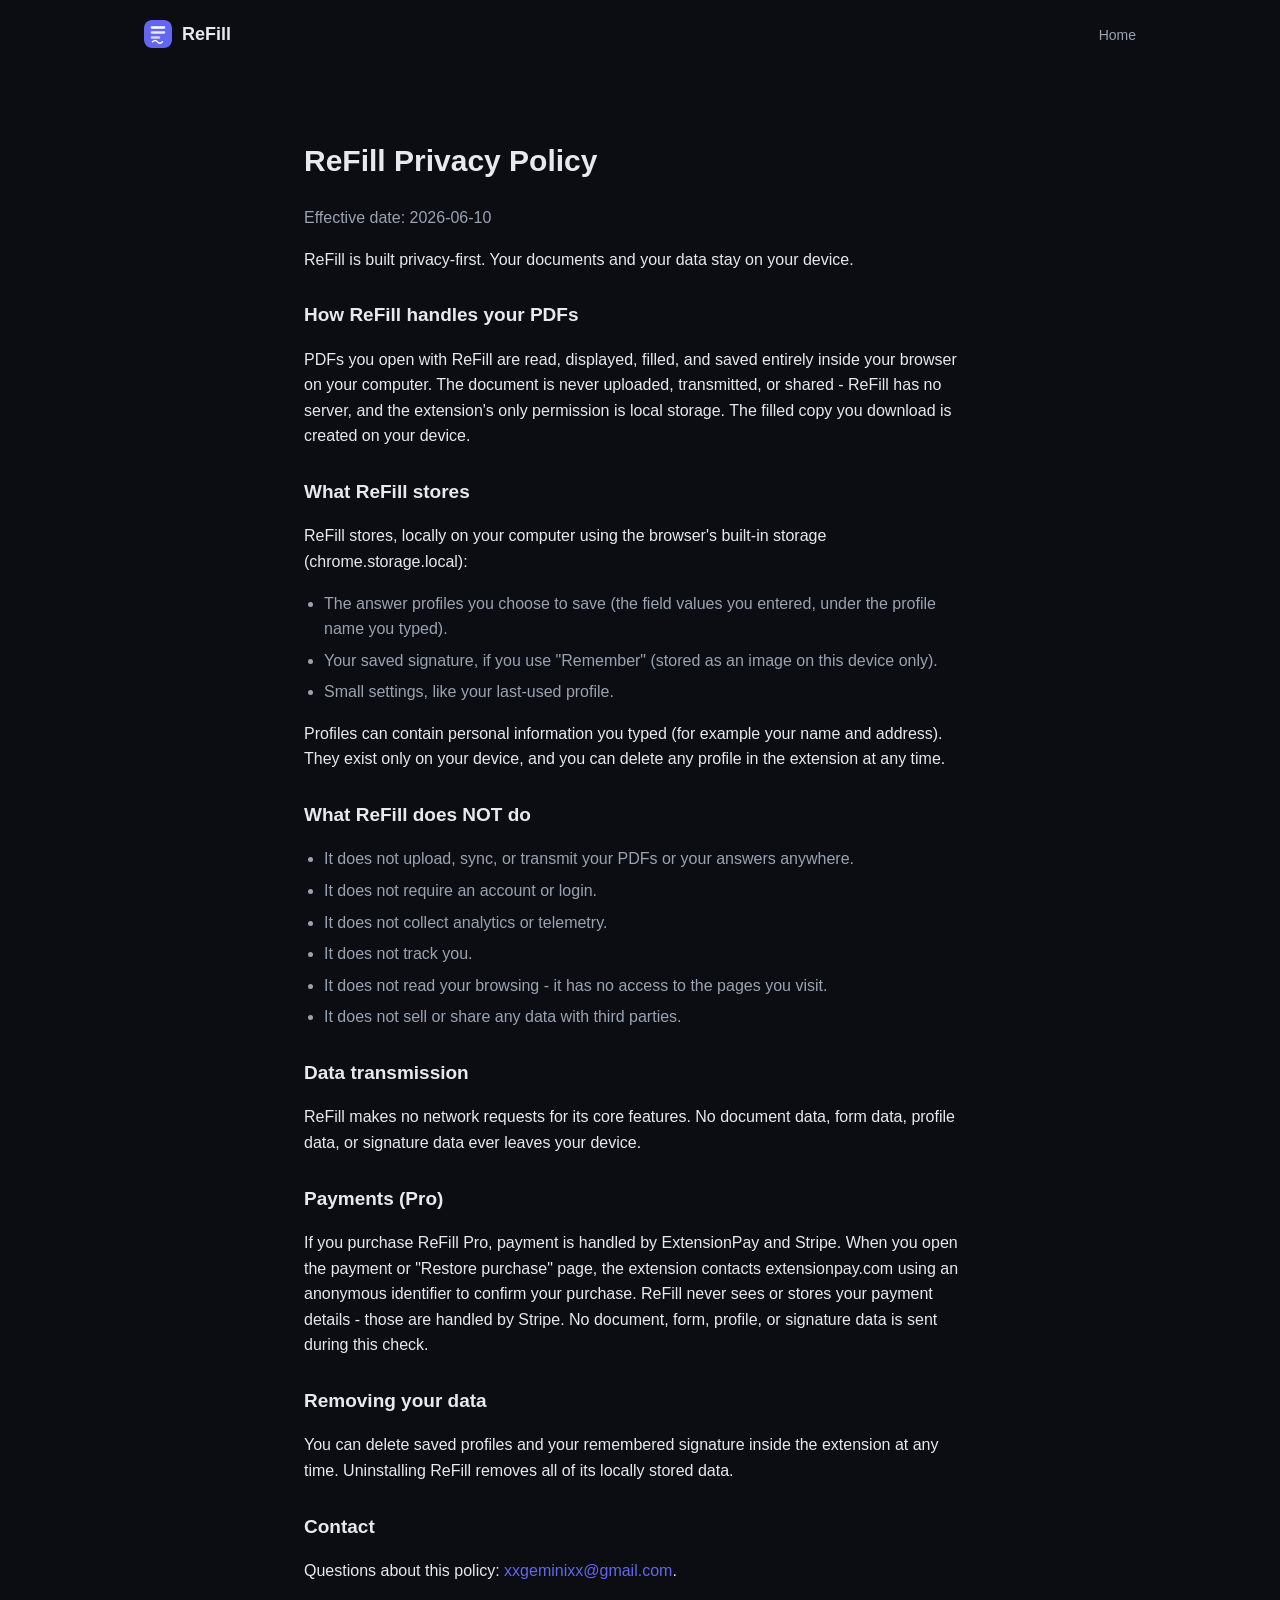
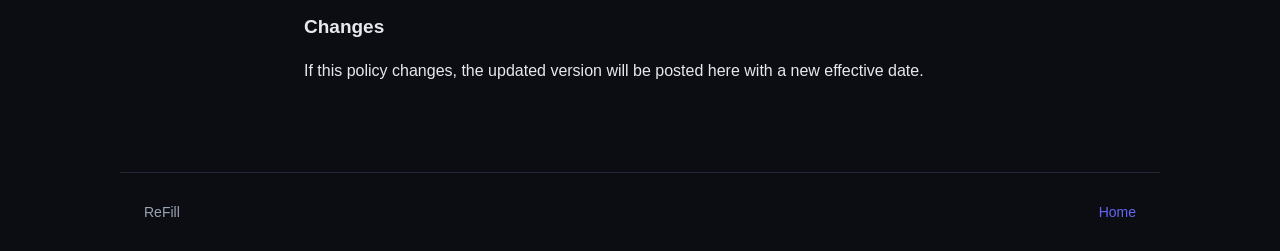
==== privacy-policy.html @ 0b58c6e5 "ReFill marketing site + privacy policy Co-Authored-By: Claude Fable 5 <noreply@anthropic.com>" ====
<!DOCTYPE html>
<html lang="en">
<head>
  <meta charset="UTF-8" />
  <meta name="viewport" content="width=device-width, initial-scale=1.0" />
  <title>ReFill Privacy Policy</title>
  <link rel="icon" type="image/png" href="icon.png" />
  <link rel="stylesheet" href="style.css" />
  <style>
    .doc { max-width: 720px; margin: 0 auto; padding: 48px 24px 72px; }
    .doc h1 { font-size: 30px; }
    .doc h2 { font-size: 19px; margin-top: 28px; }
    .doc .date { color: var(--muted); }
    .doc ul { padding-left: 20px; }
    .doc li { color: var(--muted); margin: 6px 0; }
  </style>
</head>
<body>
  <header class="nav">
    <div class="brand">
      <svg class="logo" width="28" height="28" viewBox="0 0 100 100" aria-hidden="true">
        <rect width="100" height="100" rx="22" fill="#6366f1"/>
        <rect x="24" y="22" width="52" height="9" rx="4" fill="#fff"/>
        <rect x="24" y="40" width="52" height="9" rx="4" fill="#fff" opacity="0.85"/>
        <rect x="24" y="58" width="34" height="9" rx="4" fill="#fff" opacity="0.7"/>
        <path d="M30 78 q10 -10 18 0 t18 0" stroke="#fff" stroke-width="5" fill="none" stroke-linecap="round"/>
      </svg>
      <a href="index.html" style="color:inherit;">ReFill</a>
    </div>
    <nav class="links"><a href="index.html">Home</a></nav>
  </header>

  <main class="doc">
    <h1>ReFill Privacy Policy</h1>
    <p class="date">Effective date: 2026-06-10</p>

    <p>ReFill is built privacy-first. Your documents and your data stay on your device.</p>

    <h2>How ReFill handles your PDFs</h2>
    <p>PDFs you open with ReFill are read, displayed, filled, and saved entirely inside your browser on your computer. The document is never uploaded, transmitted, or shared - ReFill has no server, and the extension's only permission is local storage. The filled copy you download is created on your device.</p>

    <h2>What ReFill stores</h2>
    <p>ReFill stores, locally on your computer using the browser's built-in storage (chrome.storage.local):</p>
    <ul>
      <li>The answer profiles you choose to save (the field values you entered, under the profile name you typed).</li>
      <li>Your saved signature, if you use "Remember" (stored as an image on this device only).</li>
      <li>Small settings, like your last-used profile.</li>
    </ul>
    <p>Profiles can contain personal information you typed (for example your name and address). They exist only on your device, and you can delete any profile in the extension at any time.</p>

    <h2>What ReFill does NOT do</h2>
    <ul>
      <li>It does not upload, sync, or transmit your PDFs or your answers anywhere.</li>
      <li>It does not require an account or login.</li>
      <li>It does not collect analytics or telemetry.</li>
      <li>It does not track you.</li>
      <li>It does not read your browsing - it has no access to the pages you visit.</li>
      <li>It does not sell or share any data with third parties.</li>
    </ul>

    <h2>Data transmission</h2>
    <p>ReFill makes no network requests for its core features. No document data, form data, profile data, or signature data ever leaves your device.</p>

    <h2>Payments (Pro)</h2>
    <p>If you purchase ReFill Pro, payment is handled by ExtensionPay and Stripe. When you open the payment or "Restore purchase" page, the extension contacts extensionpay.com using an anonymous identifier to confirm your purchase. ReFill never sees or stores your payment details - those are handled by Stripe. No document, form, profile, or signature data is sent during this check.</p>

    <h2>Removing your data</h2>
    <p>You can delete saved profiles and your remembered signature inside the extension at any time. Uninstalling ReFill removes all of its locally stored data.</p>

    <h2>Contact</h2>
    <p>Questions about this policy: <a href="mailto:xxgeminixx@gmail.com">xxgeminixx@gmail.com</a>.</p>

    <h2>Changes</h2>
    <p>If this policy changes, the updated version will be posted here with a new effective date.</p>
  </main>

  <footer>
    <span>ReFill</span>
    <a href="index.html">Home</a>
  </footer>
</body>
</html>
---- style.css ----
:root {
  --accent: #6366f1;
  --accent-2: #4f46e5;
  --bg: #0b0d12;
  --surface: #141821;
  --text: #e7e9ee;
  --muted: #9aa3b2;
  --border: #232836;
}
* { box-sizing: border-box; }
html { scroll-behavior: smooth; }
body {
  margin: 0;
  background: var(--bg);
  color: var(--text);
  font-family: -apple-system, BlinkMacSystemFont, "Segoe UI", Roboto, Helvetica, Arial, sans-serif;
  line-height: 1.6;
}
a { color: var(--accent); text-decoration: none; }
a:hover { text-decoration: underline; }

.nav {
  display: flex; align-items: center; justify-content: space-between;
  max-width: 1040px; margin: 0 auto; padding: 20px 24px;
}
.brand { display: flex; align-items: center; gap: 10px; font-weight: 800; font-size: 18px; }
.brand .logo { border-radius: 8px; }
.links a { color: var(--muted); margin-left: 22px; font-size: 14px; }
.links a:hover { color: var(--text); text-decoration: none; }

main { max-width: 1040px; margin: 0 auto; padding: 0 24px; }

.hero { text-align: center; padding: 72px 0 56px; }
.hero h1 { font-size: clamp(34px, 6vw, 56px); line-height: 1.1; margin: 0 0 18px; letter-spacing: -1px; }
.lede { font-size: 19px; color: var(--muted); max-width: 660px; margin: 0 auto 28px; }
.lede strong { color: var(--text); }
.cta {
  display: inline-block; background: linear-gradient(180deg, var(--accent), var(--accent-2));
  color: #fff; font-weight: 700; padding: 14px 28px; border-radius: 12px; font-size: 16px;
  box-shadow: 0 8px 24px rgba(79,70,229,0.35);
}
.cta:hover { text-decoration: none; filter: brightness(1.07); }
.micro { color: var(--muted); font-size: 13px; margin-top: 14px; }

.features {
  display: grid; grid-template-columns: repeat(auto-fit, minmax(280px, 1fr));
  gap: 18px; padding: 24px 0 56px;
}
.card { background: var(--surface); border: 1px solid var(--border); border-radius: 14px; padding: 22px; }
.card h3 { margin: 0 0 8px; font-size: 17px; }
.card p { margin: 0; color: var(--muted); font-size: 15px; }

.band { text-align: center; padding: 56px 0; border-top: 1px solid var(--border); }
.band.alt { border-top: 1px solid var(--border); }
.band h2 { font-size: 28px; margin: 0 0 12px; }
.band p { color: var(--muted); max-width: 640px; margin: 0 auto; }

footer {
  display: flex; align-items: center; justify-content: space-between;
  max-width: 1040px; margin: 0 auto; padding: 28px 24px; color: var(--muted);
  font-size: 14px; border-top: 1px solid var(--border);
}
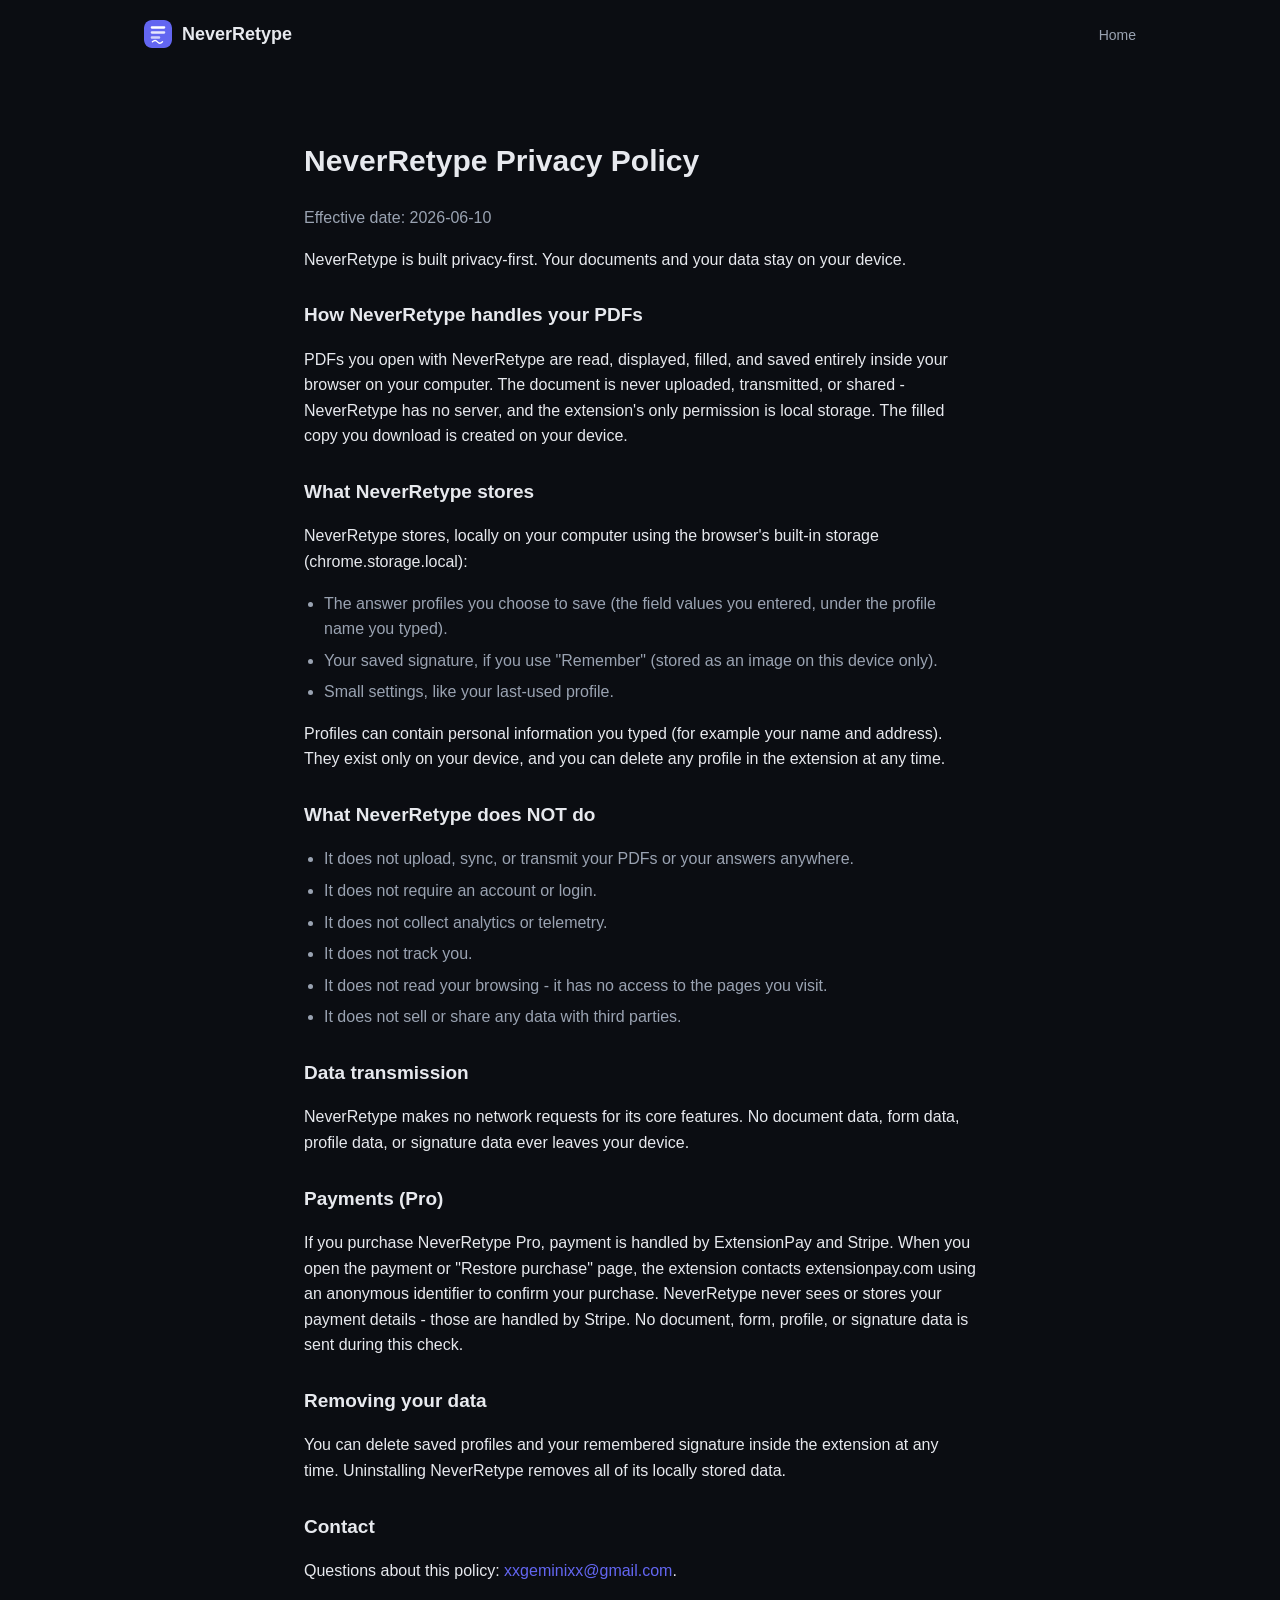
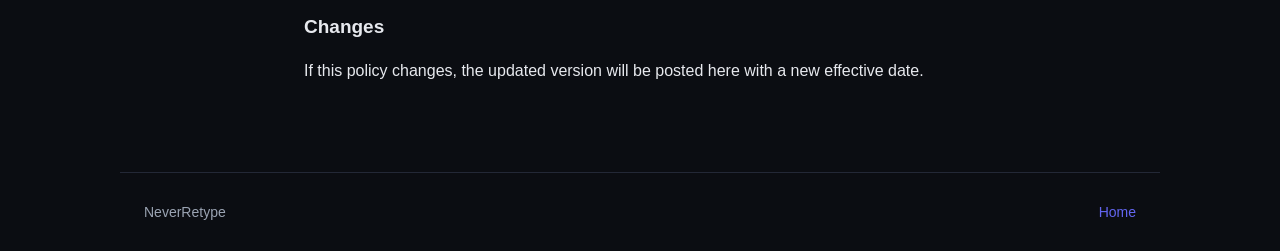
==== commit 815ecd0d: "Rebrand to NeverRetype: name, new icon, 30-day-trial pricing copy Co-Authored-By: Claude Fable 5 <no" ====
--- a/privacy-policy.html
+++ b/privacy-policy.html
@@ -3,7 +3,7 @@
 <head>
   <meta charset="UTF-8" />
   <meta name="viewport" content="width=device-width, initial-scale=1.0" />
-  <title>ReFill Privacy Policy</title>
+  <title>NeverRetype Privacy Policy</title>
   <link rel="icon" type="image/png" href="icon.png" />
   <link rel="stylesheet" href="style.css" />
   <style>
@@ -25,22 +25,22 @@
         <rect x="24" y="58" width="34" height="9" rx="4" fill="#fff" opacity="0.7"/>
         <path d="M30 78 q10 -10 18 0 t18 0" stroke="#fff" stroke-width="5" fill="none" stroke-linecap="round"/>
       </svg>
-      <a href="index.html" style="color:inherit;">ReFill</a>
+      <a href="index.html" style="color:inherit;">NeverRetype</a>
     </div>
     <nav class="links"><a href="index.html">Home</a></nav>
   </header>
 
   <main class="doc">
-    <h1>ReFill Privacy Policy</h1>
+    <h1>NeverRetype Privacy Policy</h1>
     <p class="date">Effective date: 2026-06-10</p>
 
-    <p>ReFill is built privacy-first. Your documents and your data stay on your device.</p>
+    <p>NeverRetype is built privacy-first. Your documents and your data stay on your device.</p>
 
-    <h2>How ReFill handles your PDFs</h2>
-    <p>PDFs you open with ReFill are read, displayed, filled, and saved entirely inside your browser on your computer. The document is never uploaded, transmitted, or shared - ReFill has no server, and the extension's only permission is local storage. The filled copy you download is created on your device.</p>
+    <h2>How NeverRetype handles your PDFs</h2>
+    <p>PDFs you open with NeverRetype are read, displayed, filled, and saved entirely inside your browser on your computer. The document is never uploaded, transmitted, or shared - NeverRetype has no server, and the extension's only permission is local storage. The filled copy you download is created on your device.</p>
 
-    <h2>What ReFill stores</h2>
-    <p>ReFill stores, locally on your computer using the browser's built-in storage (chrome.storage.local):</p>
+    <h2>What NeverRetype stores</h2>
+    <p>NeverRetype stores, locally on your computer using the browser's built-in storage (chrome.storage.local):</p>
     <ul>
       <li>The answer profiles you choose to save (the field values you entered, under the profile name you typed).</li>
       <li>Your saved signature, if you use "Remember" (stored as an image on this device only).</li>
@@ -48,7 +48,7 @@
     </ul>
     <p>Profiles can contain personal information you typed (for example your name and address). They exist only on your device, and you can delete any profile in the extension at any time.</p>
 
-    <h2>What ReFill does NOT do</h2>
+    <h2>What NeverRetype does NOT do</h2>
     <ul>
       <li>It does not upload, sync, or transmit your PDFs or your answers anywhere.</li>
       <li>It does not require an account or login.</li>
@@ -59,13 +59,13 @@
     </ul>
 
     <h2>Data transmission</h2>
-    <p>ReFill makes no network requests for its core features. No document data, form data, profile data, or signature data ever leaves your device.</p>
+    <p>NeverRetype makes no network requests for its core features. No document data, form data, profile data, or signature data ever leaves your device.</p>
 
     <h2>Payments (Pro)</h2>
-    <p>If you purchase ReFill Pro, payment is handled by ExtensionPay and Stripe. When you open the payment or "Restore purchase" page, the extension contacts extensionpay.com using an anonymous identifier to confirm your purchase. ReFill never sees or stores your payment details - those are handled by Stripe. No document, form, profile, or signature data is sent during this check.</p>
+    <p>If you purchase NeverRetype Pro, payment is handled by ExtensionPay and Stripe. When you open the payment or "Restore purchase" page, the extension contacts extensionpay.com using an anonymous identifier to confirm your purchase. NeverRetype never sees or stores your payment details - those are handled by Stripe. No document, form, profile, or signature data is sent during this check.</p>
 
     <h2>Removing your data</h2>
-    <p>You can delete saved profiles and your remembered signature inside the extension at any time. Uninstalling ReFill removes all of its locally stored data.</p>
+    <p>You can delete saved profiles and your remembered signature inside the extension at any time. Uninstalling NeverRetype removes all of its locally stored data.</p>
 
     <h2>Contact</h2>
     <p>Questions about this policy: <a href="mailto:xxgeminixx@gmail.com">xxgeminixx@gmail.com</a>.</p>
@@ -75,7 +75,7 @@
   </main>
 
   <footer>
-    <span>ReFill</span>
+    <span>NeverRetype</span>
     <a href="index.html">Home</a>
   </footer>
 </body>
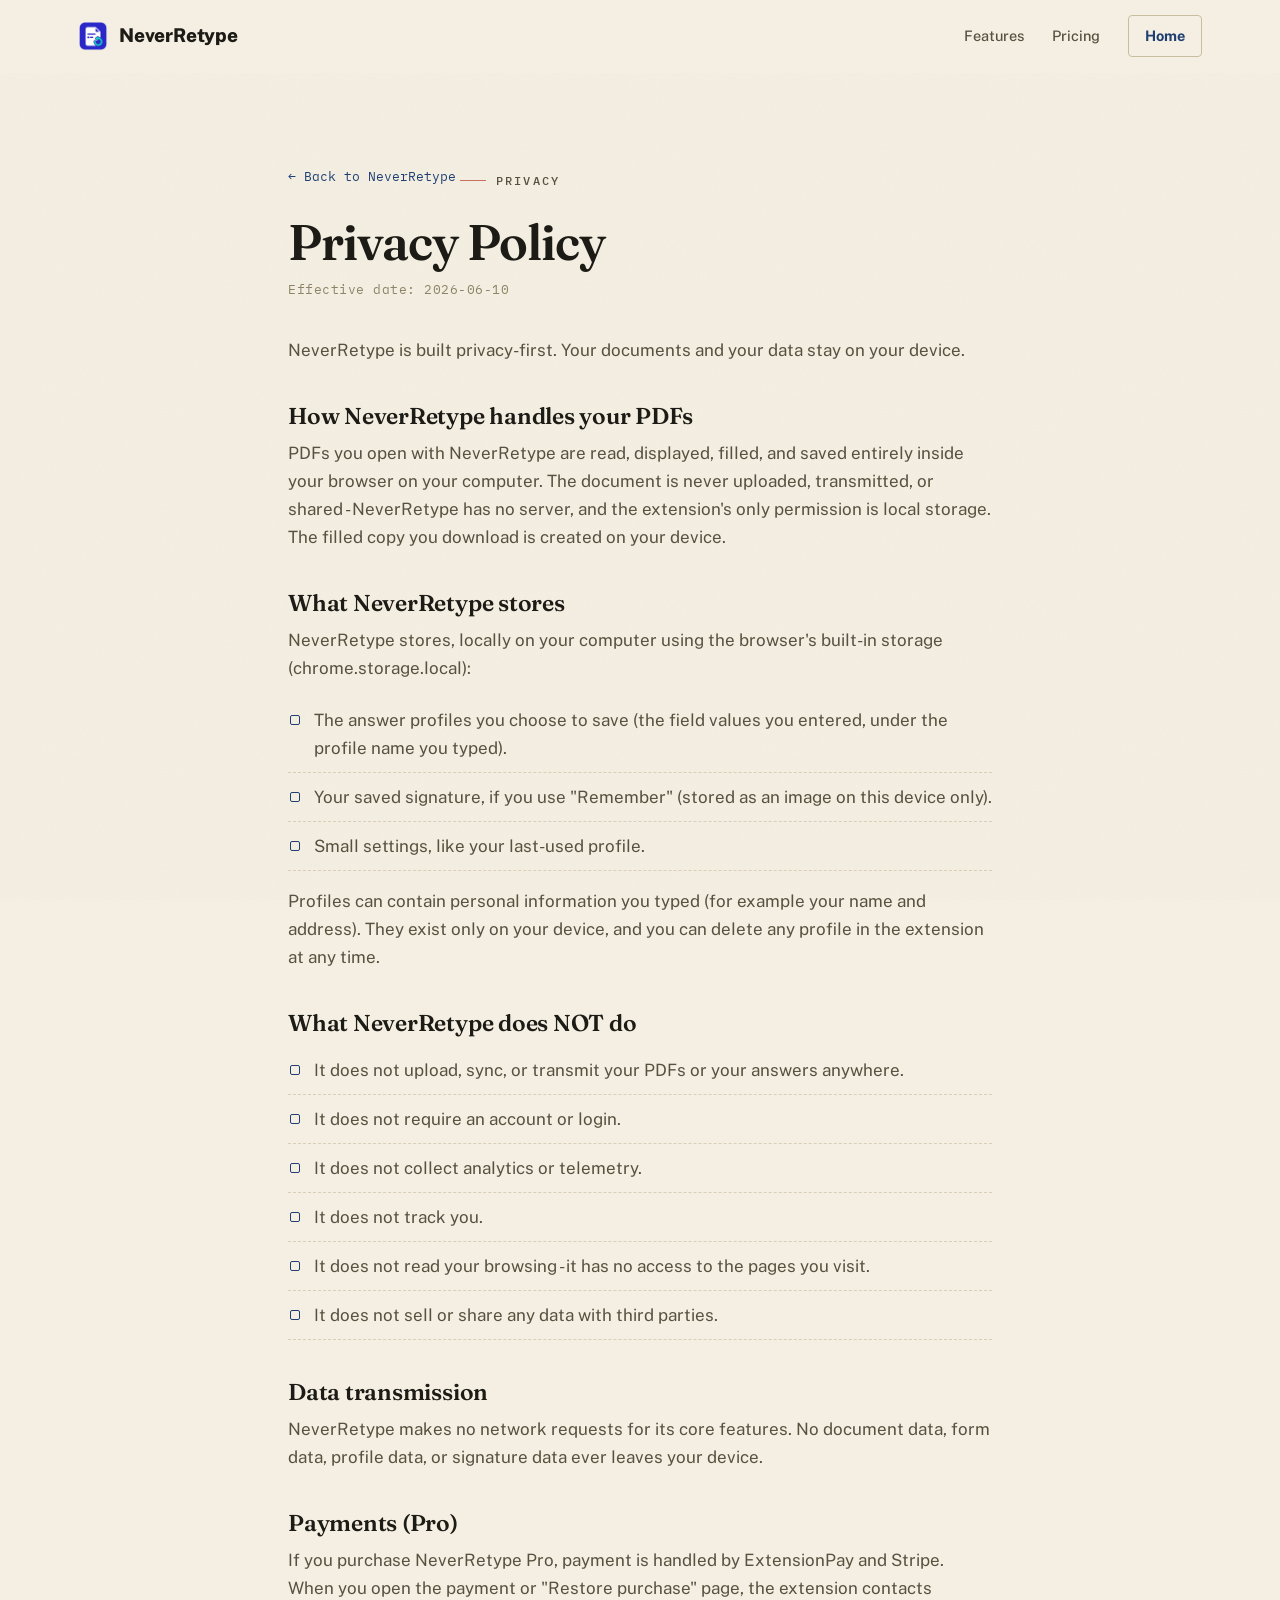
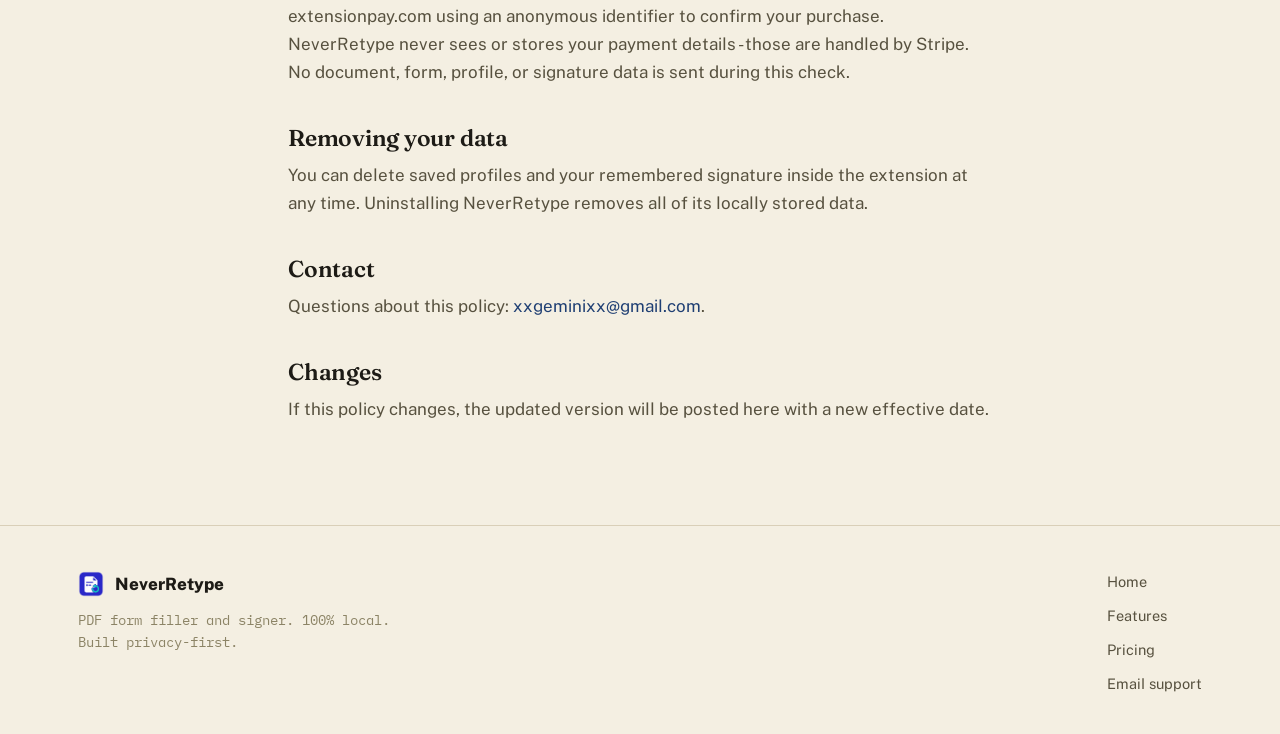
==== commit fb1298bf: "Redesign marketing site with editorial layout and expanded sections New ink-on-paper visual identity" ====
--- a/privacy-policy.html
+++ b/privacy-policy.html
@@ -4,34 +4,35 @@
   <meta charset="UTF-8" />
   <meta name="viewport" content="width=device-width, initial-scale=1.0" />
   <title>NeverRetype Privacy Policy</title>
+  <meta name="description" content="NeverRetype is built privacy-first. Your documents and your data stay on your device - no upload, no account, no tracking." />
+  <meta name="color-scheme" content="light" />
+  <meta name="theme-color" content="#f4efe2" />
   <link rel="icon" type="image/png" href="icon.png" />
+  <link rel="apple-touch-icon" href="icon.png" />
+  <link rel="preconnect" href="https://fonts.googleapis.com" />
+  <link rel="preconnect" href="https://fonts.gstatic.com" crossorigin />
+  <link href="https://fonts.googleapis.com/css2?family=Fraunces:ital,opsz,wght@0,9..144,400;0,9..144,500;0,9..144,600;0,9..144,900;1,9..144,500&family=IBM+Plex+Mono:wght@400;500;600&family=Public+Sans:wght@400;500;600;700&display=swap" rel="stylesheet" />
   <link rel="stylesheet" href="style.css" />
-  <style>
-    .doc { max-width: 720px; margin: 0 auto; padding: 48px 24px 72px; }
-    .doc h1 { font-size: 30px; }
-    .doc h2 { font-size: 19px; margin-top: 28px; }
-    .doc .date { color: var(--muted); }
-    .doc ul { padding-left: 20px; }
-    .doc li { color: var(--muted); margin: 6px 0; }
-  </style>
 </head>
 <body>
   <header class="nav">
-    <div class="brand">
-      <svg class="logo" width="28" height="28" viewBox="0 0 100 100" aria-hidden="true">
-        <rect width="100" height="100" rx="22" fill="#6366f1"/>
-        <rect x="24" y="22" width="52" height="9" rx="4" fill="#fff"/>
-        <rect x="24" y="40" width="52" height="9" rx="4" fill="#fff" opacity="0.85"/>
-        <rect x="24" y="58" width="34" height="9" rx="4" fill="#fff" opacity="0.7"/>
-        <path d="M30 78 q10 -10 18 0 t18 0" stroke="#fff" stroke-width="5" fill="none" stroke-linecap="round"/>
-      </svg>
-      <a href="index.html" style="color:inherit;">NeverRetype</a>
+    <div class="wrap">
+      <a class="brand" href="index.html" aria-label="NeverRetype home">
+        <img class="mark" src="icon.png" width="30" height="30" alt="" />
+        <span>NeverRetype</span>
+      </a>
+      <nav class="nav-links" aria-label="Primary">
+        <a href="index.html#features">Features</a>
+        <a href="index.html#pricing">Pricing</a>
+        <a class="nav-cta" href="index.html">Home</a>
+      </nav>
     </div>
-    <nav class="links"><a href="index.html">Home</a></nav>
   </header>
 
   <main class="doc">
-    <h1>NeverRetype Privacy Policy</h1>
+    <a class="back" href="index.html">&larr; Back to NeverRetype</a>
+    <p class="eyebrow">Privacy</p>
+    <h1>Privacy Policy</h1>
     <p class="date">Effective date: 2026-06-10</p>
 
     <p>NeverRetype is built privacy-first. Your documents and your data stay on your device.</p>
@@ -75,8 +76,21 @@
   </main>
 
   <footer>
-    <span>NeverRetype</span>
-    <a href="index.html">Home</a>
+    <div class="wrap">
+      <div>
+        <div class="f-brand">
+          <img class="mark" src="icon.png" width="26" height="26" alt="" />
+          <span>NeverRetype</span>
+        </div>
+        <p class="f-tag">PDF form filler and signer. 100% local. Built privacy-first.</p>
+      </div>
+      <nav class="f-links" aria-label="Footer">
+        <a href="index.html">Home</a>
+        <a href="index.html#features">Features</a>
+        <a href="index.html#pricing">Pricing</a>
+        <a href="mailto:xxgeminixx+neverretype@gmail.com">Email support</a>
+      </nav>
+    </div>
   </footer>
 </body>
 </html>
--- a/style.css
+++ b/style.css
@@ -1,62 +1,477 @@
+/* ============================================================
+   NeverRetype - document-grade editorial design system
+   Ink on warm paper. Forms, signatures, ledgers.
+   ============================================================ */
+
 :root {
-  --accent: #6366f1;
-  --accent-2: #4f46e5;
-  --bg: #0b0d12;
-  --surface: #141821;
-  --text: #e7e9ee;
-  --muted: #9aa3b2;
-  --border: #232836;
-}
+  /* paper + ink */
+  --paper:      #f4efe2;   /* warm cream base */
+  --paper-2:    #fbf8f0;   /* a fresh sheet, raised surfaces */
+  --paper-3:    #efe8d7;   /* sunk panels / alt bands */
+  --ink:        #1d1b16;   /* warm near-black */
+  --ink-2:      #57513f;   /* muted body */
+  --ink-3:      #8c8466;   /* faint captions */
+  --line:       #d9cfb8;   /* ruled lines, borders */
+  --line-2:     #c8bda1;   /* stronger rule */
+
+  /* accents */
+  --blue:       #1f3f73;   /* fountain-pen ink, primary */
+  --blue-2:     #16305a;   /* darker ink, hover */
+  --blue-soft:  #e4e9f1;   /* ink wash fill */
+  --stamp:      #bb3b27;   /* approval-stamp / red-pen, sparing */
+  --stamp-2:    #9a2f1e;
+  --stamp-soft: #f3e2dc;
+
+  /* type */
+  --display: "Fraunces", Georgia, "Times New Roman", serif;
+  --sans:    "Public Sans", system-ui, -apple-system, "Segoe UI", sans-serif;
+  --mono:    "IBM Plex Mono", ui-monospace, "SF Mono", Menlo, monospace;
+
+  --maxw: 1180px;
+  --radius: 4px;          /* paper is square-ish; keep corners crisp */
+  --shadow: 0 1px 2px rgba(29,27,22,.06), 0 18px 40px -22px rgba(29,27,22,.45);
+  --shadow-lift: 0 2px 4px rgba(29,27,22,.08), 0 30px 60px -28px rgba(29,27,22,.5);
+}
+
 * { box-sizing: border-box; }
-html { scroll-behavior: smooth; }
+
+html { scroll-behavior: smooth; -webkit-text-size-adjust: 100%; }
+
 body {
   margin: 0;
-  background: var(--bg);
-  color: var(--text);
-  font-family: -apple-system, BlinkMacSystemFont, "Segoe UI", Roboto, Helvetica, Arial, sans-serif;
-  line-height: 1.6;
-}
-a { color: var(--accent); text-decoration: none; }
-a:hover { text-decoration: underline; }
+  background-color: var(--paper);
+  color: var(--ink);
+  font-family: var(--sans);
+  font-size: 17px;
+  line-height: 1.65;
+  font-feature-settings: "ss01";
+  -webkit-font-smoothing: antialiased;
+  text-rendering: optimizeLegibility;
+  overflow-x: hidden;
+}
+
+/* paper grain - inline noise, no network request */
+body::before {
+  content: "";
+  position: fixed;
+  inset: 0;
+  z-index: 0;
+  pointer-events: none;
+  opacity: .045;
+  mix-blend-mode: multiply;
+  background-image: url("data:image/svg+xml,%3Csvg xmlns='http://www.w3.org/2000/svg' width='180' height='180'%3E%3Cfilter id='n'%3E%3CfeTurbulence type='fractalNoise' baseFrequency='0.82' numOctaves='2' stitchTiles='stitch'/%3E%3C/filter%3E%3Crect width='100%25' height='100%25' filter='url(%23n)'/%3E%3C/svg%3E");
+}
+body > * { position: relative; z-index: 1; }
+
+a { color: var(--blue); text-decoration: none; }
+a:hover { color: var(--blue-2); text-decoration: underline; text-underline-offset: 3px; }
+
+img { max-width: 100%; display: block; }
+
+h1, h2, h3 {
+  font-family: var(--display);
+  font-weight: 600;
+  font-optical-sizing: auto;
+  line-height: 1.08;
+  letter-spacing: -.01em;
+  margin: 0;
+  color: var(--ink);
+}
+
+/* ---- shared bits -------------------------------------------------- */
+
+.wrap { max-width: var(--maxw); margin: 0 auto; padding: 0 28px; }
+
+.eyebrow {
+  font-family: var(--mono);
+  font-size: 12px;
+  font-weight: 500;
+  letter-spacing: .18em;
+  text-transform: uppercase;
+  color: var(--stamp);
+  display: inline-flex;
+  align-items: center;
+  gap: 10px;
+  margin: 0 0 22px;
+}
+.eyebrow::before {
+  content: "";
+  width: 26px;
+  height: 1px;
+  background: var(--stamp);
+  opacity: .7;
+}
+
+.lede { font-size: clamp(17px, 2vw, 20px); color: var(--ink-2); }
+
+.micro { font-family: var(--mono); font-size: 12.5px; color: var(--ink-3); letter-spacing: .01em; }
+
+/* buttons - solid letterpress ink, crisp */
+.btn {
+  display: inline-flex; align-items: center; gap: 9px;
+  font-family: var(--sans); font-weight: 700; font-size: 15.5px;
+  padding: 14px 26px; border-radius: var(--radius);
+  border: 1px solid var(--blue-2);
+  background: var(--blue); color: #fdfbf5;
+  box-shadow: 0 1px 0 rgba(255,255,255,.18) inset, 0 10px 22px -12px rgba(31,63,115,.8);
+  transition: transform .18s ease, background .18s ease, box-shadow .18s ease;
+  cursor: pointer;
+}
+.btn:hover { background: var(--blue-2); color: #fff; text-decoration: none; transform: translateY(-2px); box-shadow: 0 1px 0 rgba(255,255,255,.18) inset, 0 16px 30px -14px rgba(31,63,115,.9); }
+.btn:active { transform: translateY(0); }
+.btn svg { width: 18px; height: 18px; }
+
+.btn.ghost {
+  background: transparent; color: var(--ink);
+  border: 1px solid var(--line-2);
+  box-shadow: none;
+}
+.btn.ghost:hover { background: var(--paper-2); border-color: var(--ink-3); color: var(--ink); transform: translateY(-2px); }
+
+/* ---- nav ----------------------------------------------------------- */
 
 .nav {
-  display: flex; align-items: center; justify-content: space-between;
-  max-width: 1040px; margin: 0 auto; padding: 20px 24px;
-}
-.brand { display: flex; align-items: center; gap: 10px; font-weight: 800; font-size: 18px; }
-.brand .logo { border-radius: 8px; }
-.links a { color: var(--muted); margin-left: 22px; font-size: 14px; }
-.links a:hover { color: var(--text); text-decoration: none; }
-
-main { max-width: 1040px; margin: 0 auto; padding: 0 24px; }
-
-.hero { text-align: center; padding: 72px 0 56px; }
-.hero h1 { font-size: clamp(34px, 6vw, 56px); line-height: 1.1; margin: 0 0 18px; letter-spacing: -1px; }
-.lede { font-size: 19px; color: var(--muted); max-width: 660px; margin: 0 auto 28px; }
-.lede strong { color: var(--text); }
-.cta {
-  display: inline-block; background: linear-gradient(180deg, var(--accent), var(--accent-2));
-  color: #fff; font-weight: 700; padding: 14px 28px; border-radius: 12px; font-size: 16px;
-  box-shadow: 0 8px 24px rgba(79,70,229,0.35);
-}
-.cta:hover { text-decoration: none; filter: brightness(1.07); }
-.micro { color: var(--muted); font-size: 13px; margin-top: 14px; }
-
-.features {
-  display: grid; grid-template-columns: repeat(auto-fit, minmax(280px, 1fr));
-  gap: 18px; padding: 24px 0 56px;
-}
-.card { background: var(--surface); border: 1px solid var(--border); border-radius: 14px; padding: 22px; }
-.card h3 { margin: 0 0 8px; font-size: 17px; }
-.card p { margin: 0; color: var(--muted); font-size: 15px; }
-
-.band { text-align: center; padding: 56px 0; border-top: 1px solid var(--border); }
-.band.alt { border-top: 1px solid var(--border); }
-.band h2 { font-size: 28px; margin: 0 0 12px; }
-.band p { color: var(--muted); max-width: 640px; margin: 0 auto; }
-
-footer {
-  display: flex; align-items: center; justify-content: space-between;
-  max-width: 1040px; margin: 0 auto; padding: 28px 24px; color: var(--muted);
-  font-size: 14px; border-top: 1px solid var(--border);
-}
+  position: sticky; top: 0; z-index: 50;
+  background: color-mix(in srgb, var(--paper) 86%, transparent);
+  backdrop-filter: saturate(1.2) blur(10px);
+  border-bottom: 1px solid transparent;
+  transition: border-color .3s ease, box-shadow .3s ease;
+}
+.nav.scrolled { border-bottom-color: var(--line); box-shadow: 0 6px 20px -18px rgba(29,27,22,.6); }
+.nav .wrap { display: flex; align-items: center; justify-content: space-between; padding-top: 15px; padding-bottom: 15px; }
+
+.brand { display: flex; align-items: center; gap: 11px; font-weight: 800; font-size: 19px; letter-spacing: -.01em; color: var(--ink); }
+.brand:hover { text-decoration: none; color: var(--ink); }
+.brand .mark { width: 30px; height: 30px; flex: none; border-radius: 7px; object-fit: contain; }
+
+.nav-links { display: flex; align-items: center; gap: 28px; }
+.nav-links a { color: var(--ink-2); font-size: 14.5px; font-weight: 500; }
+.nav-links a:hover { color: var(--ink); text-decoration: none; }
+.nav-links a.nav-cta {
+  font-family: var(--sans); font-weight: 700; color: var(--blue);
+  border: 1px solid var(--line-2); padding: 8px 16px; border-radius: var(--radius);
+}
+.nav-links a.nav-cta:hover { background: var(--blue); color: #fff; border-color: var(--blue); }
+
+@media (max-width: 760px) {
+  .nav-links a:not(.nav-cta) { display: none; }
+}
+
+/* ---- hero ---------------------------------------------------------- */
+
+.hero { padding: clamp(48px, 8vw, 96px) 0 40px; position: relative; }
+
+/* red ledger margin line down the left of the page content */
+.hero::before {
+  content: "";
+  position: absolute; top: 0; bottom: -40px;
+  left: max(14px, calc((100vw - var(--maxw)) / 2 + 6px));
+  width: 1px; background: var(--stamp); opacity: .28;
+}
+@media (max-width: 700px) { .hero::before { display: none; } }
+
+.hero-grid { display: grid; grid-template-columns: 1.05fr .95fr; gap: 56px; align-items: center; }
+
+.hero h1 {
+  font-size: clamp(40px, 6.4vw, 74px);
+  font-weight: 600;
+  letter-spacing: -.025em;
+  margin: 0 0 22px;
+}
+.hero h1 .u { position: relative; white-space: nowrap; }
+/* hand-drawn underline under the key word */
+.hero h1 .u svg { position: absolute; left: -2%; bottom: -.22em; width: 104%; height: .42em; overflow: visible; }
+.hero h1 .u path { fill: none; stroke: var(--stamp); stroke-width: 5; stroke-linecap: round; }
+
+.hero .lede { max-width: 540px; margin: 0 0 30px; }
+.hero .lede strong { color: var(--ink); font-weight: 600; }
+
+.hero-actions { display: flex; flex-wrap: wrap; gap: 14px; align-items: center; margin-bottom: 22px; }
+
+.hero .price-line { margin: 0 0 18px; color: var(--ink-2); font-size: 14.5px; }
+.hero .price-line b { color: var(--ink); font-weight: 600; }
+
+.trust-row {
+  display: flex; flex-wrap: wrap; gap: 8px 18px;
+  font-family: var(--mono); font-size: 12px; letter-spacing: .04em;
+  color: var(--ink-3); text-transform: uppercase; margin: 0;
+  padding-top: 18px; border-top: 1px dashed var(--line-2); max-width: 540px;
+}
+.trust-row span { display: inline-flex; align-items: center; gap: 7px; }
+.trust-row span::before { content: "+"; color: var(--stamp); font-weight: 600; }
+
+/* signature-line device that sits in the hero right column above the shot */
+.sig-card {
+  background: var(--paper-2);
+  border: 1px solid var(--line);
+  border-radius: var(--radius);
+  box-shadow: var(--shadow);
+  padding: 26px 26px 20px;
+  position: relative;
+  max-width: 460px;
+  margin: 0 auto;
+}
+.sig-card .form-row { margin-bottom: 18px; }
+.sig-card .flabel { font-family: var(--mono); font-size: 11px; letter-spacing: .12em; text-transform: uppercase; color: var(--ink-3); display: block; margin-bottom: 7px; }
+.sig-card .fbox {
+  border: 1px solid var(--line-2); border-radius: 3px; background: #fff;
+  height: 34px; display: flex; align-items: center; padding: 0 11px;
+  font-size: 14px; color: var(--ink); position: relative;
+}
+.sig-card .fbox.filled { background: var(--blue-soft); border-color: #b9c5da; }
+.sig-card .fbox .typed { overflow: hidden; white-space: nowrap; }
+.sig-card .ink-pop { color: var(--blue); font-weight: 600; }
+
+.sig-line { margin-top: 4px; }
+.sig-line .rule { border-bottom: 1.5px solid var(--ink); position: relative; height: 56px; }
+.sig-line .x { position: absolute; left: 0; bottom: 4px; font-family: var(--display); font-size: 22px; color: var(--ink-3); }
+.sig-line svg { position: absolute; left: 30px; bottom: -2px; width: 230px; height: 70px; overflow: visible; }
+.sig-line svg path { fill: none; stroke: var(--blue); stroke-width: 2.4; stroke-linecap: round; stroke-linejoin: round; }
+.sig-line .cap { font-family: var(--mono); font-size: 10.5px; letter-spacing: .12em; text-transform: uppercase; color: var(--ink-3); margin-top: 8px; }
+.sig-stamp {
+  position: absolute; top: -14px; right: -10px;
+  font-family: var(--mono); font-weight: 600; font-size: 11px; letter-spacing: .1em;
+  color: var(--stamp); border: 2px solid var(--stamp); border-radius: 5px;
+  padding: 4px 9px; transform: rotate(7deg); opacity: .9;
+  background: var(--stamp-soft);
+}
+
+/* the big hero screenshot, framed like a sheet on a desk */
+.hero-shot-wrap { margin-top: 56px; position: relative; }
+.paper-frame {
+  background: #fff; padding: 10px; border: 1px solid var(--line);
+  border-radius: var(--radius); box-shadow: var(--shadow-lift);
+  position: relative;
+}
+.paper-frame::after {
+  content: ""; position: absolute; inset: 0; z-index: -1;
+  background: var(--paper-3); border: 1px solid var(--line);
+  border-radius: var(--radius); transform: rotate(-1.1deg) translate(10px, 12px);
+}
+.paper-frame img { border-radius: 2px; width: 100%; }
+
+@media (max-width: 880px) {
+  .hero-grid { grid-template-columns: 1fr; gap: 38px; }
+  .sig-card { max-width: 460px; }
+}
+
+/* ---- section scaffolding ------------------------------------------ */
+
+section { position: relative; }
+.band { padding: clamp(56px, 8vw, 104px) 0; }
+.band.sunk { background: var(--paper-3); border-top: 1px solid var(--line); border-bottom: 1px solid var(--line); }
+.band.ink { background: var(--ink); color: #efe9da; border-top: 1px solid #000; }
+.band.ink h2, .band.ink h3 { color: #fbf8f0; }
+.band.ink .eyebrow { color: #e8a08f; }
+.band.ink .eyebrow::before { background: #e8a08f; }
+
+.section-head { max-width: 640px; margin-bottom: 48px; }
+.section-head.center { margin-left: auto; margin-right: auto; text-align: center; }
+.section-head.center .eyebrow { justify-content: center; }
+.section-head h2 { font-size: clamp(30px, 4.4vw, 46px); font-weight: 600; letter-spacing: -.02em; }
+.section-head p { color: var(--ink-2); font-size: clamp(16px, 2vw, 19px); margin: 16px 0 0; }
+.band.ink .section-head p { color: #c4bca6; }
+
+/* ---- how it works (3 form steps) ---------------------------------- */
+
+.steps { display: grid; grid-template-columns: repeat(3, 1fr); gap: 2px; background: var(--line); border: 1px solid var(--line); border-radius: var(--radius); overflow: hidden; }
+.step { background: var(--paper-2); padding: 34px 30px; }
+.step .num { font-family: var(--display); font-weight: 600; font-size: 52px; color: var(--stamp); line-height: 1; letter-spacing: -.03em; }
+.step .tag { font-family: var(--mono); font-size: 11px; letter-spacing: .14em; text-transform: uppercase; color: var(--ink-3); margin: 14px 0 8px; }
+.step h3 { font-size: 22px; margin-bottom: 8px; }
+.step p { margin: 0; color: var(--ink-2); font-size: 15.5px; }
+@media (max-width: 820px) { .steps { grid-template-columns: 1fr; } }
+
+/* ---- comparison (cloud vs local) ---------------------------------- */
+
+.compare { display: grid; grid-template-columns: 1fr 1fr; gap: 24px; }
+.compare .col {
+  border: 1px solid var(--line-2); border-radius: var(--radius);
+  background: var(--paper-2); overflow: hidden;
+}
+.compare .col.them { background: var(--paper); }
+.compare .col.us { border-color: var(--blue); box-shadow: var(--shadow); }
+.compare .col h3 {
+  font-family: var(--mono); font-weight: 600; font-size: 13px; letter-spacing: .1em; text-transform: uppercase;
+  padding: 16px 22px; margin: 0; border-bottom: 1px solid var(--line);
+}
+.compare .col.them h3 { color: var(--ink-3); }
+.compare .col.us h3 { color: var(--blue); background: var(--blue-soft); border-bottom-color: #b9c5da; }
+.compare ul { list-style: none; margin: 0; padding: 8px 22px 18px; }
+.compare li { display: flex; gap: 12px; align-items: flex-start; padding: 11px 0; border-bottom: 1px dashed var(--line); font-size: 15.5px; color: var(--ink-2); }
+.compare li:last-child { border-bottom: 0; }
+.compare li .ic { flex: none; width: 18px; height: 18px; margin-top: 2px; }
+.compare .them .ic { color: var(--stamp); }
+.compare .us .ic { color: var(--blue); }
+.compare .us li { color: var(--ink); }
+@media (max-width: 760px) { .compare { grid-template-columns: 1fr; } }
+
+/* ---- features (form-field cards) ---------------------------------- */
+
+.features { display: grid; grid-template-columns: repeat(3, 1fr); gap: 22px; }
+.feat {
+  background: var(--paper-2); border: 1px solid var(--line);
+  border-radius: var(--radius); padding: 26px 26px 28px;
+  position: relative; transition: transform .2s ease, box-shadow .2s ease, border-color .2s ease;
+}
+.feat:hover { transform: translateY(-4px); box-shadow: var(--shadow); border-color: var(--line-2); }
+.feat .fid { font-family: var(--mono); font-size: 11px; letter-spacing: .12em; text-transform: uppercase; color: var(--ink-3); }
+.feat .ficon { width: 26px; height: 26px; color: var(--blue); margin: 14px 0 14px; }
+.feat h3 { font-size: 20px; margin-bottom: 9px; }
+.feat p { margin: 0; color: var(--ink-2); font-size: 15px; }
+.feat.span-2 { grid-column: span 2; }
+@media (max-width: 920px) { .features { grid-template-columns: repeat(2, 1fr); } .feat.span-2 { grid-column: span 2; } }
+@media (max-width: 600px) { .features { grid-template-columns: 1fr; } .feat.span-2 { grid-column: span 1; } }
+
+/* ---- screenshots showcase ----------------------------------------- */
+
+.showcase { display: grid; gap: clamp(40px, 7vw, 84px); }
+.show-row { display: grid; grid-template-columns: 1fr 1fr; gap: 48px; align-items: center; }
+.show-row.flip .show-text { order: 2; }
+.show-text .eyebrow { margin-bottom: 16px; }
+.show-text h3 { font-size: clamp(24px, 3.2vw, 34px); font-weight: 600; margin-bottom: 14px; }
+.show-text p { color: var(--ink-2); margin: 0; font-size: 16.5px; }
+.show-figure { margin: 0; }
+.show-figure figcaption { font-family: var(--mono); font-size: 12px; color: var(--ink-3); margin-top: 12px; letter-spacing: .02em; }
+@media (max-width: 820px) {
+  .show-row, .show-row.flip { grid-template-columns: 1fr; gap: 24px; }
+  .show-row.flip .show-text { order: 0; }
+}
+
+/* ---- pricing (receipt) -------------------------------------------- */
+
+.price-wrap { display: grid; grid-template-columns: 1.1fr .9fr; gap: 40px; align-items: center; }
+.receipt {
+  background: var(--paper-2); border: 1px solid var(--line-2);
+  border-radius: var(--radius); padding: 0; position: relative;
+  box-shadow: var(--shadow-lift); max-width: 420px;
+}
+.receipt::before, .receipt::after {
+  content: ""; position: absolute; left: 0; right: 0; height: 10px;
+  background-image: radial-gradient(circle at 7px -2px, transparent 6px, var(--paper-2) 7px);
+  background-size: 14px 10px; background-repeat: repeat-x;
+}
+.receipt::before { top: -10px; transform: scaleY(-1); }
+.receipt::after { bottom: -10px; }
+.receipt .r-head { padding: 26px 30px 0; }
+.receipt .r-title { font-family: var(--mono); font-size: 12px; letter-spacing: .12em; text-transform: uppercase; color: var(--ink-3); }
+.receipt .r-amount { display: flex; align-items: flex-start; gap: 4px; margin: 10px 0 2px; }
+.receipt .r-amount .cur { font-family: var(--display); font-size: 30px; font-weight: 600; margin-top: 8px; }
+.receipt .r-amount .big { font-family: var(--display); font-size: 76px; font-weight: 600; line-height: .9; letter-spacing: -.03em; }
+.receipt .r-once { font-family: var(--display); font-style: italic; font-size: 22px; color: var(--stamp); margin-left: 6px; align-self: center; }
+.receipt .r-sub { color: var(--ink-2); font-size: 14.5px; margin: 6px 0 22px; }
+.receipt .r-list { list-style: none; margin: 0; padding: 18px 30px; border-top: 1px dashed var(--line-2); }
+.receipt .r-list li { display: flex; gap: 11px; align-items: flex-start; padding: 8px 0; font-size: 14.5px; color: var(--ink-2); }
+.receipt .r-list li svg { flex: none; width: 17px; height: 17px; color: var(--blue); margin-top: 2px; }
+.receipt .r-foot { padding: 18px 30px 28px; border-top: 1px dashed var(--line-2); }
+.receipt .r-foot .btn { width: 100%; justify-content: center; }
+.receipt .paid-stamp {
+  position: absolute; top: 64px; right: -8px; z-index: 2;
+  font-family: var(--mono); font-weight: 600; font-size: 13px; letter-spacing: .12em;
+  color: var(--stamp); border: 2.5px solid var(--stamp); border-radius: 6px;
+  padding: 6px 12px; transform: rotate(9deg); opacity: .85;
+}
+.price-notes .eyebrow { margin-bottom: 18px; }
+.price-notes h2 { font-size: clamp(28px, 3.6vw, 40px); font-weight: 600; margin-bottom: 18px; }
+.price-notes p { color: var(--ink-2); margin: 0 0 14px; font-size: 16px; }
+.price-notes .free-tag { font-family: var(--mono); font-size: 12.5px; color: var(--blue); }
+@media (max-width: 880px) { .price-wrap { grid-template-columns: 1fr; gap: 34px; } .receipt { margin: 0 auto; } }
+
+/* ---- faq ----------------------------------------------------------- */
+
+.faq { max-width: 800px; margin: 0 auto; }
+.faq details {
+  border-bottom: 1px solid var(--line-2);
+  padding: 4px 0;
+}
+.faq summary {
+  list-style: none; cursor: pointer; padding: 20px 36px 20px 0;
+  font-family: var(--display); font-size: clamp(18px, 2.4vw, 22px); font-weight: 500;
+  position: relative; color: var(--ink);
+}
+.faq summary::-webkit-details-marker { display: none; }
+.faq summary::after {
+  content: "+"; position: absolute; right: 4px; top: 50%; transform: translateY(-50%);
+  font-family: var(--mono); font-size: 24px; color: var(--stamp); transition: transform .25s ease;
+}
+.faq details[open] summary::after { content: "\2212"; }
+.faq .ans { padding: 0 36px 22px 0; color: var(--ink-2); font-size: 16px; margin: 0; }
+.faq .ans a { font-weight: 500; }
+
+/* ---- final cta ----------------------------------------------------- */
+
+.final { text-align: center; }
+.final h2 { font-size: clamp(34px, 5.4vw, 60px); font-weight: 600; letter-spacing: -.025em; max-width: 760px; margin: 0 auto 18px; }
+.final p { color: #c4bca6; max-width: 540px; margin: 0 auto 30px; font-size: 17px; }
+.final .btn { font-size: 16px; padding: 16px 32px; }
+.final .micro { color: #9a937e; margin-top: 18px; }
+
+/* ---- footer -------------------------------------------------------- */
+
+footer { background: var(--paper); border-top: 1px solid var(--line); padding: 44px 0 38px; }
+footer .wrap { display: flex; flex-wrap: wrap; gap: 22px; justify-content: space-between; align-items: flex-start; }
+footer .f-brand { display: flex; align-items: center; gap: 11px; font-weight: 800; font-size: 17px; }
+footer .f-brand .mark { width: 26px; height: 26px; border-radius: 6px; object-fit: contain; }
+footer .f-tag { color: var(--ink-3); font-size: 13.5px; margin: 12px 0 0; max-width: 320px; font-family: var(--mono); line-height: 1.6; }
+footer .f-links { display: flex; flex-direction: column; gap: 10px; font-size: 14.5px; }
+footer .f-links a { color: var(--ink-2); }
+footer .f-links a:hover { color: var(--ink); }
+footer .f-coffee { color: var(--ink-3); font-size: 13px; }
+
+/* ---- scroll reveal ------------------------------------------------- */
+
+.reveal { opacity: 0; transform: translateY(18px); transition: opacity .7s cubic-bezier(.22,.61,.36,1), transform .7s cubic-bezier(.22,.61,.36,1); }
+.reveal.in { opacity: 1; transform: none; }
+.reveal.d1 { transition-delay: .08s; }
+.reveal.d2 { transition-delay: .16s; }
+.reveal.d3 { transition-delay: .24s; }
+
+/* ---- signature draw-on-load --------------------------------------- */
+
+.sig-line svg path { stroke-dasharray: 1; stroke-dashoffset: 1; }
+.sig-line.draw svg path { animation: sign 1.9s cubic-bezier(.6,.04,.3,1) .5s forwards; }
+.sig-line.draw svg path.flourish { animation-delay: 1.5s; animation-duration: .9s; }
+@keyframes sign { to { stroke-dashoffset: 0; } }
+
+/* hero underline draw */
+.hero h1 .u path { stroke-dasharray: 1; stroke-dashoffset: 1; animation: sign 1s ease-out 1.1s forwards; }
+
+/* typed-field fill animation in the sig-card */
+.sig-card .typed { width: 0; animation: type 1s steps(18) .8s forwards; }
+.sig-card .typed.t2 { animation-delay: 1.15s; }
+@keyframes type { to { width: 100%; } }
+
+/* ---- reduced motion ------------------------------------------------ */
+
+@media (prefers-reduced-motion: reduce) {
+  html { scroll-behavior: auto; }
+  .reveal { opacity: 1; transform: none; transition: none; }
+  .sig-line svg path, .hero h1 .u path { stroke-dashoffset: 0; animation: none; }
+  .sig-card .typed { width: 100%; animation: none; }
+}
+
+/* ---- doc pages (privacy) ------------------------------------------ */
+
+.doc { max-width: 760px; margin: 0 auto; padding: clamp(48px, 7vw, 88px) 28px 88px; }
+.doc .eyebrow { margin-bottom: 18px; }
+.doc h1 { font-family: var(--display); font-size: clamp(34px, 5vw, 50px); font-weight: 600; letter-spacing: -.02em; margin: 0 0 10px; }
+.doc .date { font-family: var(--mono); font-size: 12.5px; color: var(--ink-3); letter-spacing: .04em; margin: 0 0 36px; }
+.doc h2 { font-family: var(--display); font-size: 23px; font-weight: 600; margin: 40px 0 10px; }
+.doc p { color: var(--ink-2); margin: 0 0 14px; }
+.doc ul { padding-left: 0; list-style: none; margin: 0 0 16px; }
+.doc li { color: var(--ink-2); margin: 0; padding: 10px 0 10px 26px; border-bottom: 1px dashed var(--line); position: relative; }
+.doc li::before { content: ""; position: absolute; left: 2px; top: 19px; width: 8px; height: 8px; border: 1.5px solid var(--blue); border-radius: 2px; }
+.doc .back { display: inline-block; margin-bottom: 28px; font-family: var(--mono); font-size: 13px; }
+
+/* ---- wide screens - widen the column so it never reads as a narrow strip -- */
+@media (min-width: 1500px) {
+  :root { --maxw: 1280px; }
+  .hero h1 { font-size: clamp(48px, 5vw, 82px); }
+}
+@media (min-width: 1850px) {
+  :root { --maxw: 1360px; }
+  body { font-size: 18px; }
+}
+@media (min-width: 2300px) {
+  :root { --maxw: 1480px; }
+}
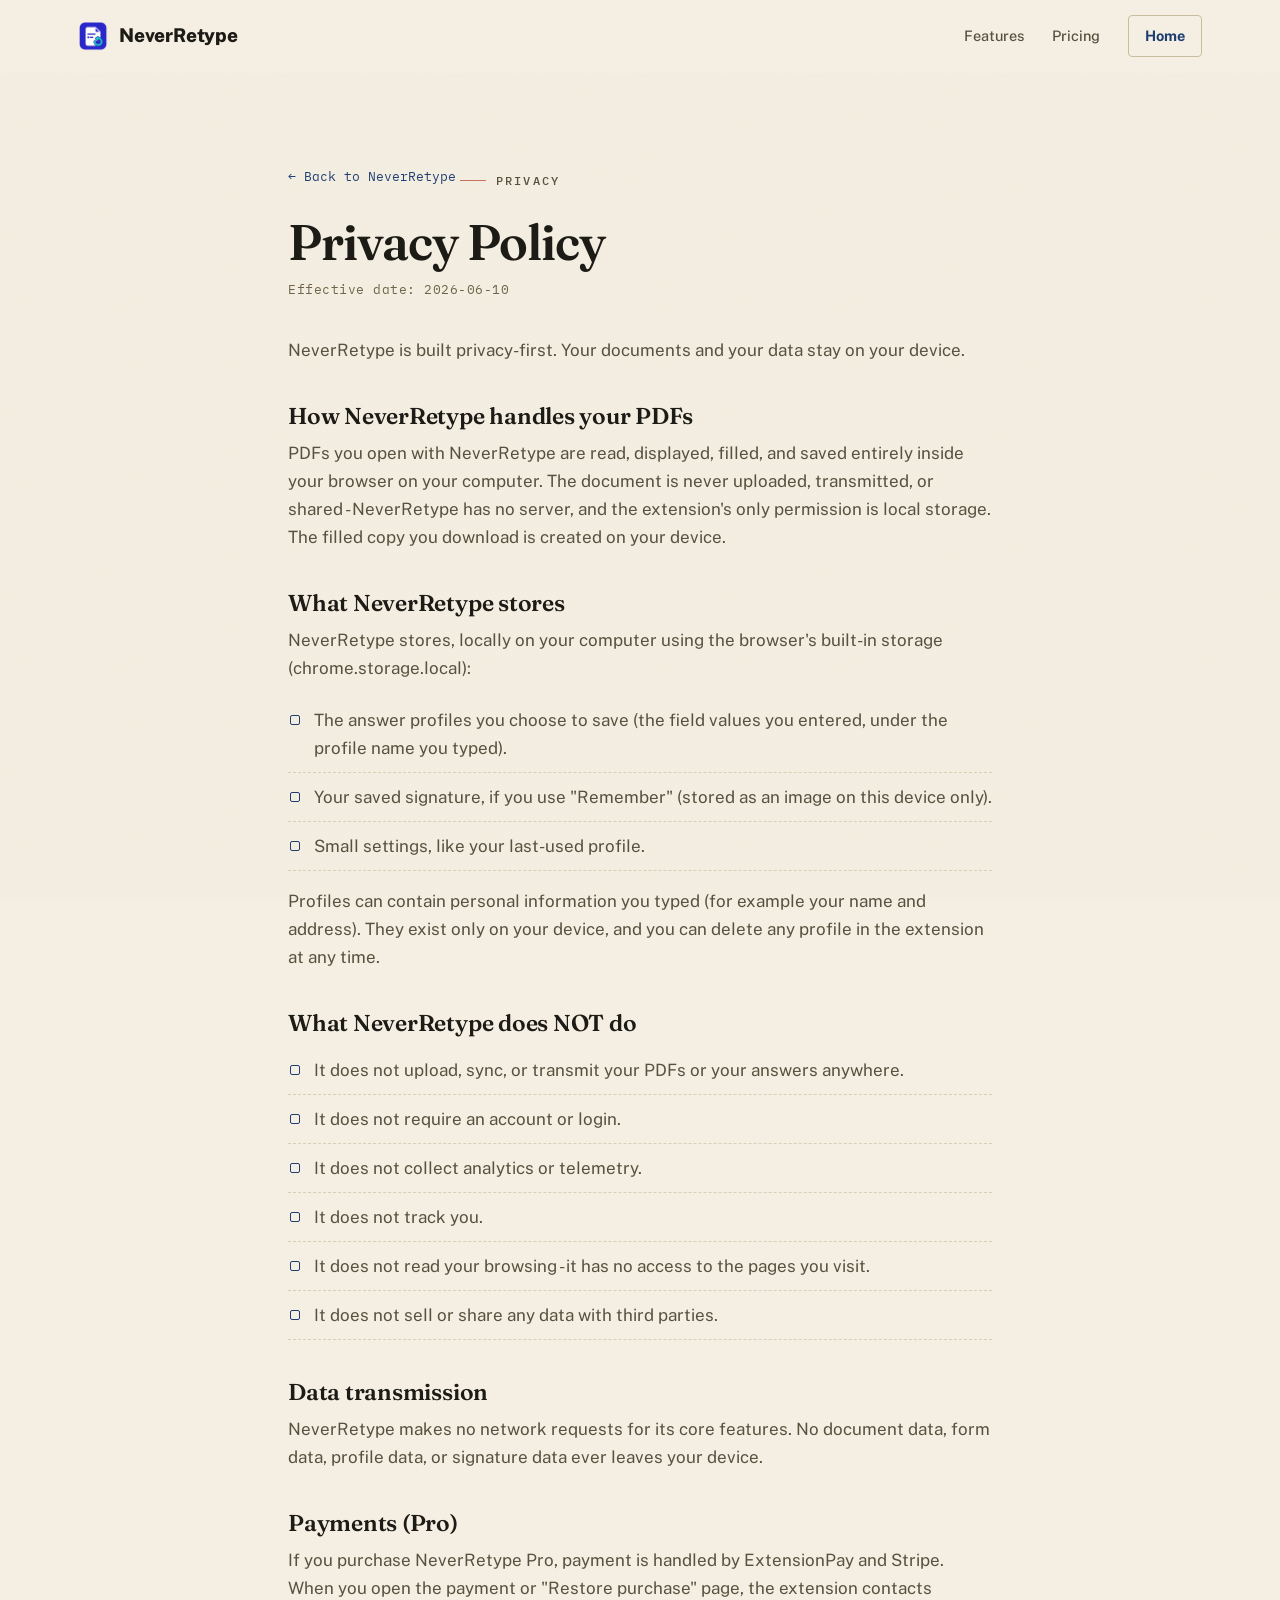
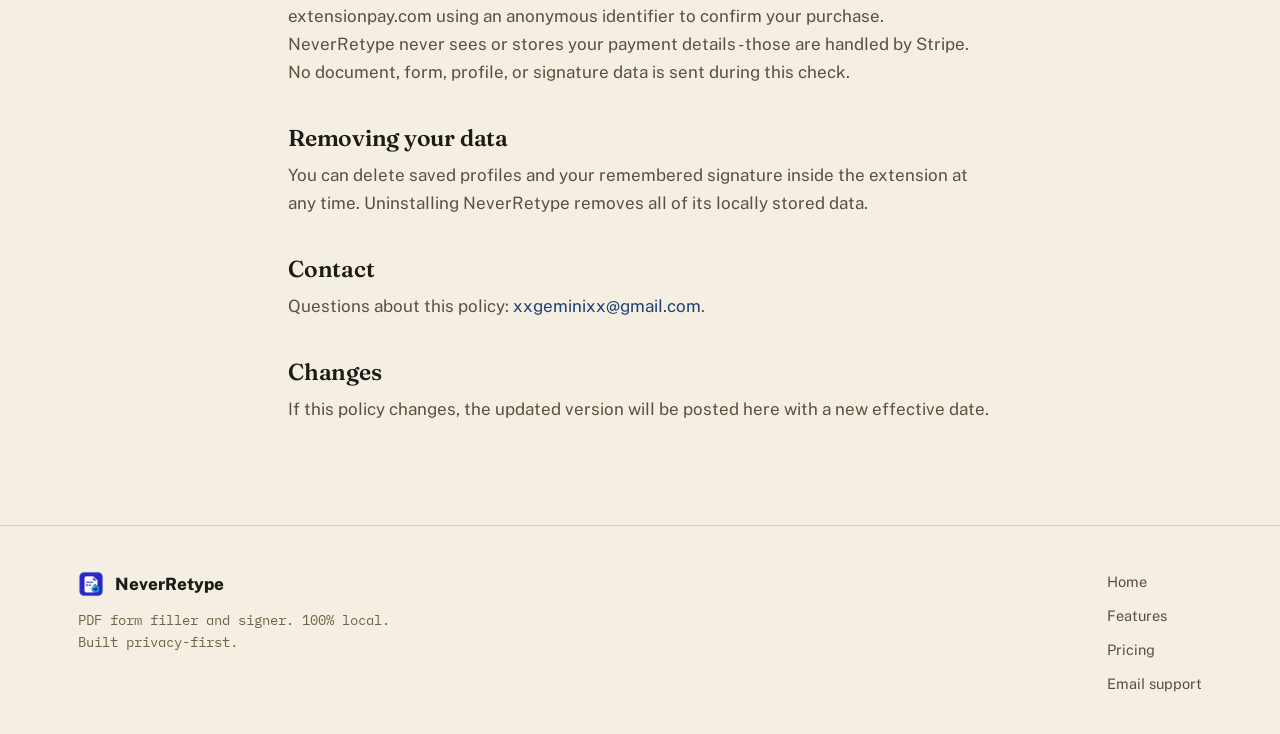
==== commit 6dcaf819: "Add structured data, sitemap, and Core Web Vitals fixes Add robots.txt and sitemap.xml. Mark the her" ====
--- a/privacy-policy.html
+++ b/privacy-policy.html
@@ -7,12 +7,14 @@
   <meta name="description" content="NeverRetype is built privacy-first. Your documents and your data stay on your device - no upload, no account, no tracking." />
   <meta name="color-scheme" content="light" />
   <meta name="theme-color" content="#f4efe2" />
+  <meta name="robots" content="index, follow" />
+  <link rel="canonical" href="https://xxgeminixx.github.io/neverretype-site/privacy-policy.html" />
   <link rel="icon" type="image/png" href="icon.png" />
   <link rel="apple-touch-icon" href="icon.png" />
   <link rel="preconnect" href="https://fonts.googleapis.com" />
   <link rel="preconnect" href="https://fonts.gstatic.com" crossorigin />
   <link href="https://fonts.googleapis.com/css2?family=Fraunces:ital,opsz,wght@0,9..144,400;0,9..144,500;0,9..144,600;0,9..144,900;1,9..144,500&family=IBM+Plex+Mono:wght@400;500;600&family=Public+Sans:wght@400;500;600;700&display=swap" rel="stylesheet" />
-  <link rel="stylesheet" href="style.css" />
+  <link rel="stylesheet" href="style.css?v=3" />
 </head>
 <body>
   <header class="nav">
--- a/style.css
+++ b/style.css
@@ -4,13 +4,14 @@
    ============================================================ */
 
 :root {
+  color-scheme: light;
   /* paper + ink */
   --paper:      #f4efe2;   /* warm cream base */
   --paper-2:    #fbf8f0;   /* a fresh sheet, raised surfaces */
   --paper-3:    #efe8d7;   /* sunk panels / alt bands */
   --ink:        #1d1b16;   /* warm near-black */
   --ink-2:      #57513f;   /* muted body */
-  --ink-3:      #8c8466;   /* faint captions */
+  --ink-3:      #6e6448;   /* faint captions - darkened for AA contrast */
   --line:       #d9cfb8;   /* ruled lines, borders */
   --line-2:     #c8bda1;   /* stronger rule */
 
